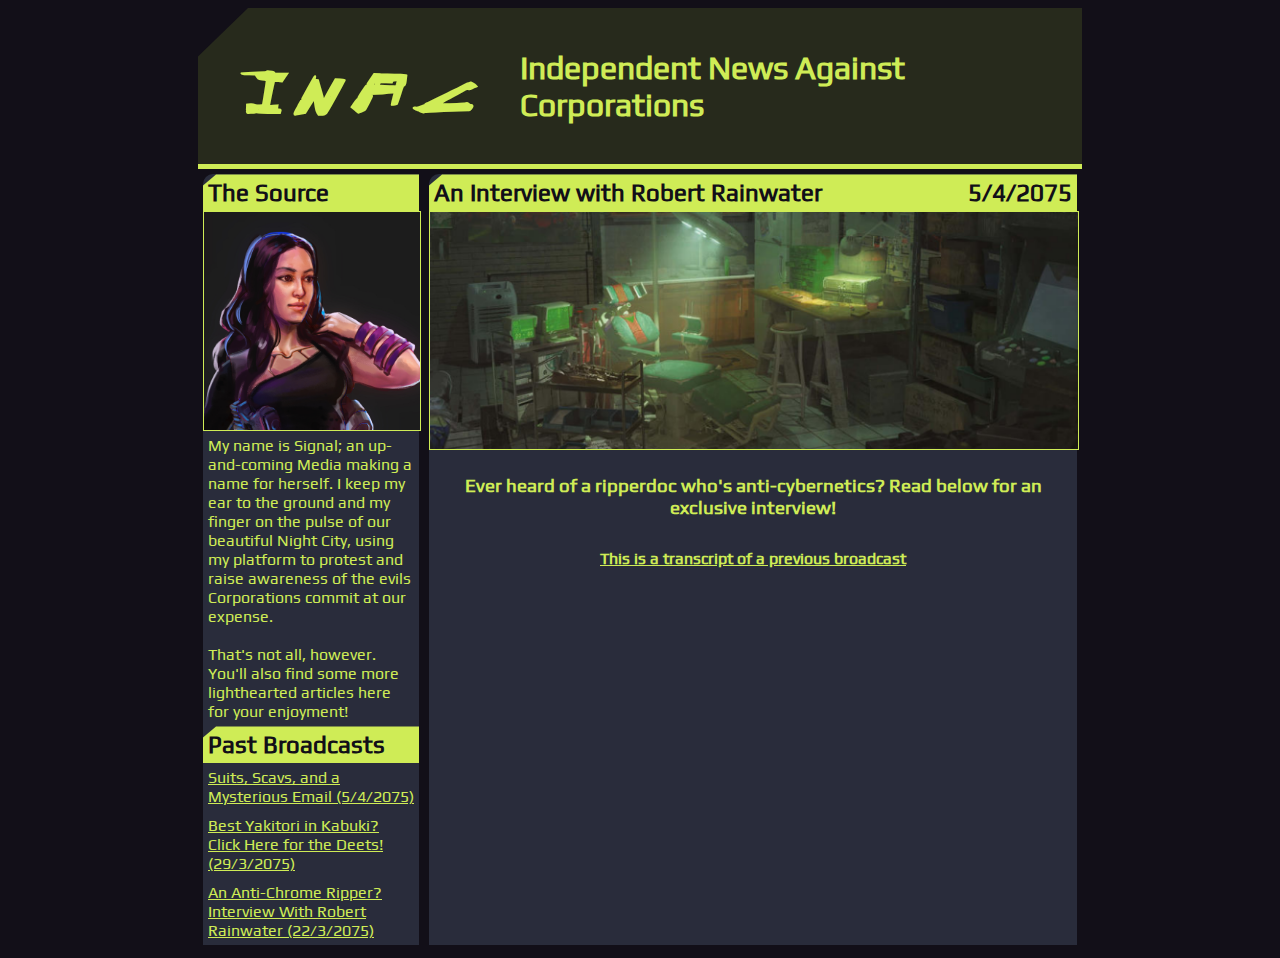
==== robertRainwater.html @ d8a5c422 "other articles set up and prep for content + banners" ====
<html>
    <link rel="stylesheet" href="style.css"></link>
    <body>
        <div class="pageTitle">
            <a class="logo" href="index.html"><h1 class="logo">INAC</h1></a>
            <h1> Independent News Against Corporations</h1>
        </div>
        <div class="pageContent">
            <div class="pageIndex">
                <h2>The Source</h2>
                <img src="images/signalPP.png">
                <p>My name is Signal; an up-and-coming Media making a name for herself. I keep my ear to the ground and my finger on the pulse of our beautiful Night City, using my platform to protest and raise awareness of the evils Corporations commit at our expense.<br><br>That's not all, however. You'll also find some more lighthearted articles here for your enjoyment!</p>
                <h2>Past Broadcasts</h2>
                <div class="articles">
                    <A href="theScavHaunt.html">Suits, Scavs, and a Mysterious Email (5/4/2075)</A>
                    <a href="yakitoriWatson.html">Best Yakitori in Kabuki? Click Here for the Deets! (29/3/2075)</a>
                    <a href="robertRainwater.html">An Anti-Chrome Ripper? Interview With Robert Rainwater (22/3/2075)</a>
                </div>
            </div>
            <div class="pageMeat">
                <h2>An Interview with Robert Rainwater <span>5/4/2075</span></h2>
                <img src="images/robertRainwaterBanner.png">
                <h3>Ever heard of a ripperdoc who's anti-cybernetics? Read below for an exclusive interview!</h3>
                <h4><u>This is a transcript of a previous broadcast</u></h4>
            </div>
        </div>
    </body>
    <script src="script.js"></script>
</html>
---- style.css ----
html {
    background-color: #120f18;
    color: #cfec56;
    font-family:play;
    margin: auto;
    max-width: 900px;
}
a {
    color: #cfec56;
    display: block;
    padding: 5px;
}
h2 {
    padding: 5px;
    background-color: #cfec56;
    color: #120f18;
    margin: 0px;
    border-radius: 10px 0 0 0;
    clip-path: polygon(13px 0, 100% 0, 100% 100%, 0 100%, 0 30%);
}
h3 {
    padding: 5px;
    text-align: center;
}
h4 {
    padding: 5px;
    text-align: center;
}
img {
    max-height: 100%;
    max-width: 100%;
    border: 1px solid #cfec56;
    margin: auto;
    display: block;
}
p {
    margin: 5px;
}
span {
    float: right;
}
/*CLASSES and IDS*/
.logo {
    font-size: 60px;
    padding: 0 20px 0 20px;
    font-family: logo;
    text-decoration: none;
}
.pageTitle {
    display: flex;
    justify-content: center;
    align-items: center;
    border-bottom: 5px solid #cfec56;
    background: #272a1c;
    clip-path: polygon(50px 0, 100% 0, 100% 100%, 0 100%, 0 30%);
}
.pagecontent {
    display: flex;
    background: #120f18;
}
.pageIndex {
    display: flex;
    flex-direction: column;
    flex: 1 1 0;
    background-color: #292c3b;
    margin: 5px;
    border-radius: 10px 0 0 0;
    
}
.articles {
    flex: 1 1 0;
}
.pageMeat {
    flex: 3 1 0;
    background-color: #292c3b;
    margin: 5px;
    border-radius: 10px 0 0 0;
}
/*FONT STUFF*/
@font-face {
    font-family: 'play';
    src: url('fonts/Play-Regular.ttf');
    font-weight: normal;
    font-style: normal;
}
@font-face {
    font-family: 'logo';
    src: url('fonts/Cyberpunk-Regular.ttf');
    font-weight: normal;
    font-style: normal;
}
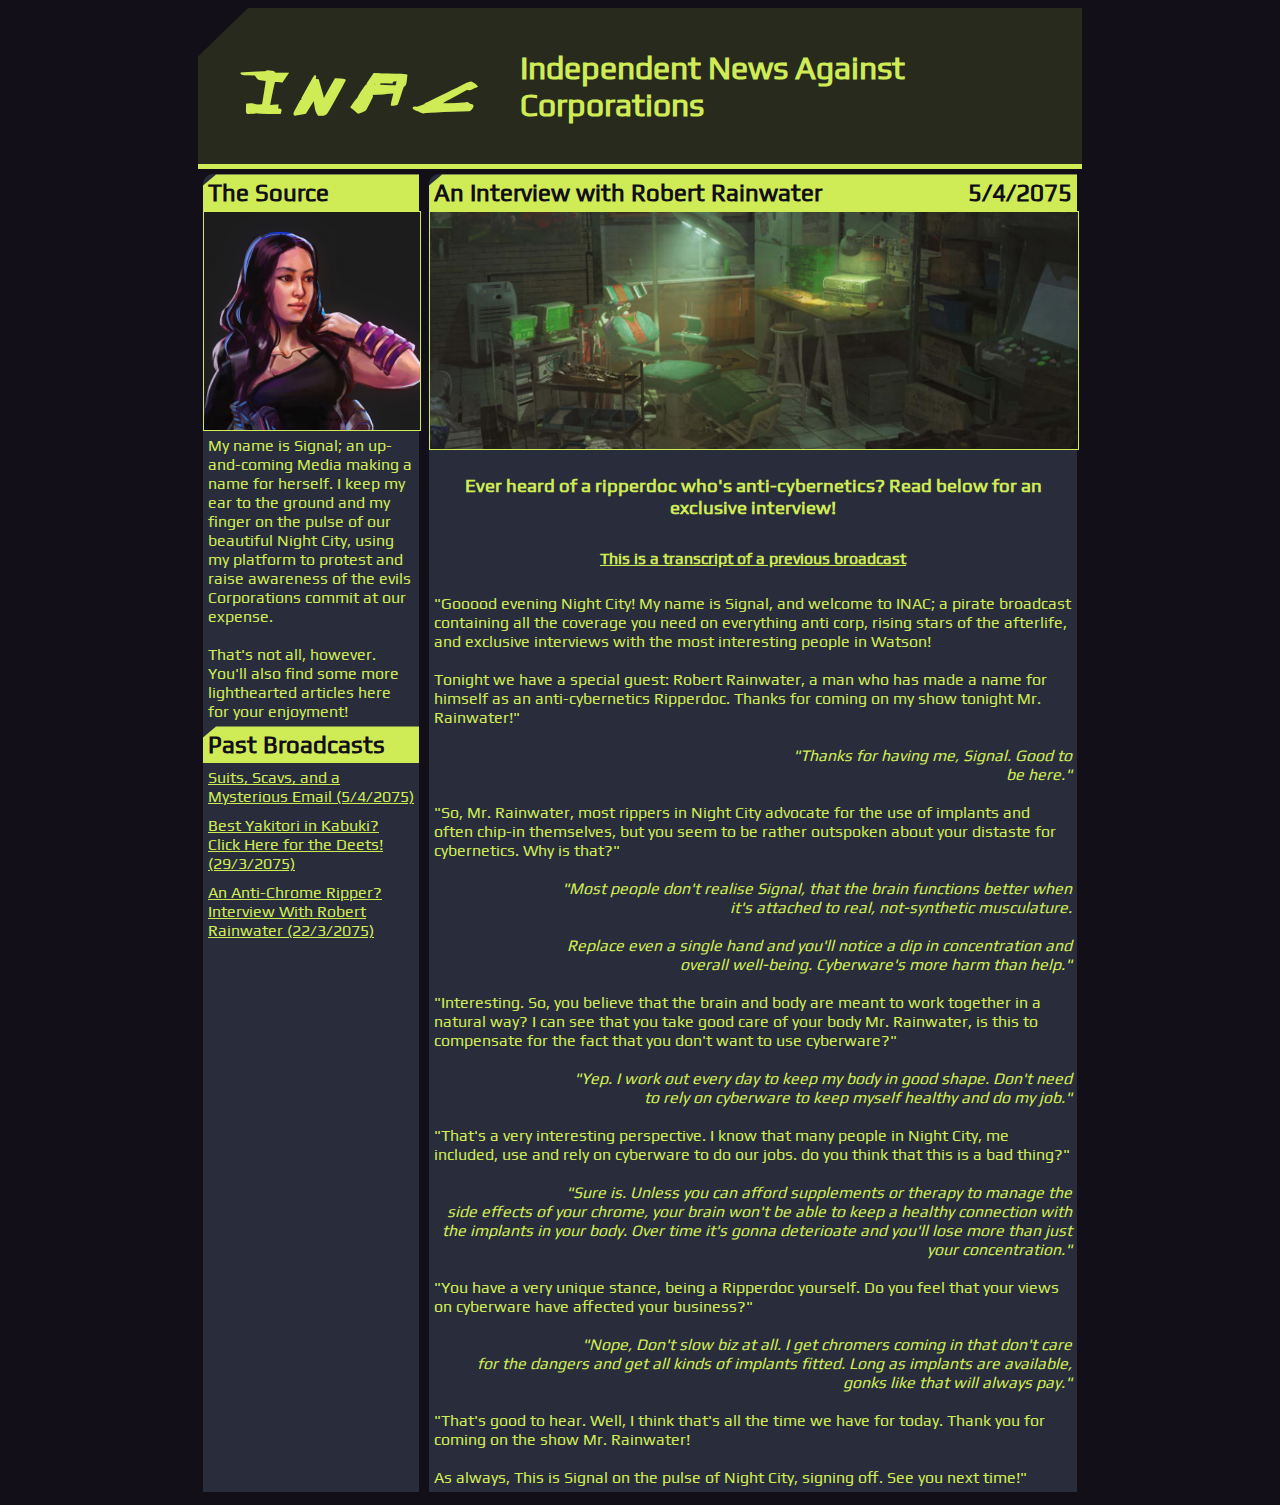
==== commit e359ad0a: "content for rainwater" ====
--- a/robertRainwater.html
+++ b/robertRainwater.html
@@ -22,6 +22,34 @@
                 <img src="images/robertRainwaterBanner.png">
                 <h3>Ever heard of a ripperdoc who's anti-cybernetics? Read below for an exclusive interview!</h3>
                 <h4><u>This is a transcript of a previous broadcast</u></h4>
+                <p>"Gooood evening Night City! My name is Signal, and welcome to INAC; a pirate broadcast containing all the coverage you need on everything anti corp, rising stars of the afterlife, and exclusive interviews with the most interesting people in Watson!
+                <br><br>
+                Tonight we have a special guest: Robert Rainwater, a man who has made a name for himself as an anti-cybernetics Ripperdoc. Thanks for coming on my show tonight Mr. Rainwater!"
+                <br><br>
+                <span class="interviewee">"Thanks for having me, Signal. Good to be here."</span>
+                <br><br><br>
+                "So, Mr. Rainwater, most rippers in Night City advocate for the use of implants and often chip-in themselves, but you seem to be rather outspoken about your distaste for cybernetics. Why is that?"
+                <br><br>
+                <span class="interviewee">"Most people don't realise Signal, that the brain functions better when it's attached to real, not-synthetic musculature.</span>
+                <br><br><br>
+                <span class="interviewee">Replace even a single hand and you'll notice a dip in concentration and overall well-being. Cyberware's more harm than help."</span>
+                <br><br><br>
+                "Interesting. So, you believe that the brain and body are meant to work together in a natural way? I can see that you take good care of your body Mr. Rainwater, is this to compensate for the fact that you don't want to use cyberware?"
+                <br><br>
+                <span class="interviewee">"Yep. I work out every day to keep my body in good shape. Don't need to rely on cyberware to keep myself healthy and do my job."</span>
+                <br><br><br>
+                "That's a very interesting perspective. I know that many people in Night City, me included, use and rely on cyberware to do our jobs. do you think that this is a bad thing?"
+                <br><br>
+                <span class="interviewee">"Sure is. Unless you can afford supplements or therapy to manage the side effects of your chrome, your brain won't be able to keep a healthy connection with the implants in your body. Over time it's gonna deterioate and you'll lose more than just your concentration."</span>
+                <br><br><br><br><br>
+                "You have a very unique stance, being a Ripperdoc yourself. Do you feel that your views on cyberware have affected your business?"
+                <br><br>
+                <span class="interviewee">"Nope, Don't slow biz at all. I get chromers coming in that don't care for the dangers and get all kinds of implants fitted. Long as implants are available, gonks like that will always pay."</span>
+                <br><br><br><br>
+                "That's good to hear. Well, I think that's all the time we have for today. Thank you for coming on the show Mr. Rainwater!
+                <br><br>
+                As always, This is Signal on the pulse of Night City, signing off. See you next time!"
+                </p>
             </div>
         </div>
     </body>
--- a/style.css
+++ b/style.css
@@ -9,6 +9,10 @@
     color: #cfec56;
     display: block;
     padding: 5px;
+    transition: color 0.2s ease-in-out;
+}
+a:hover {
+    color: #ffffff;
 }
 h2 {
     padding: 5px;
@@ -39,12 +43,21 @@
 span {
     float: right;
 }
+.interviewee {
+    font-style: italic;
+    text-align: right;
+    text-indent: 20%;
+}
 /*CLASSES and IDS*/
 .logo {
     font-size: 60px;
     padding: 0 20px 0 20px;
     font-family: logo;
     text-decoration: none;
+    transition: color 0.2s ease-in-out;
+}
+.logo:hover {
+    color: #ffffff;
 }
 .pageTitle {
     display: flex;
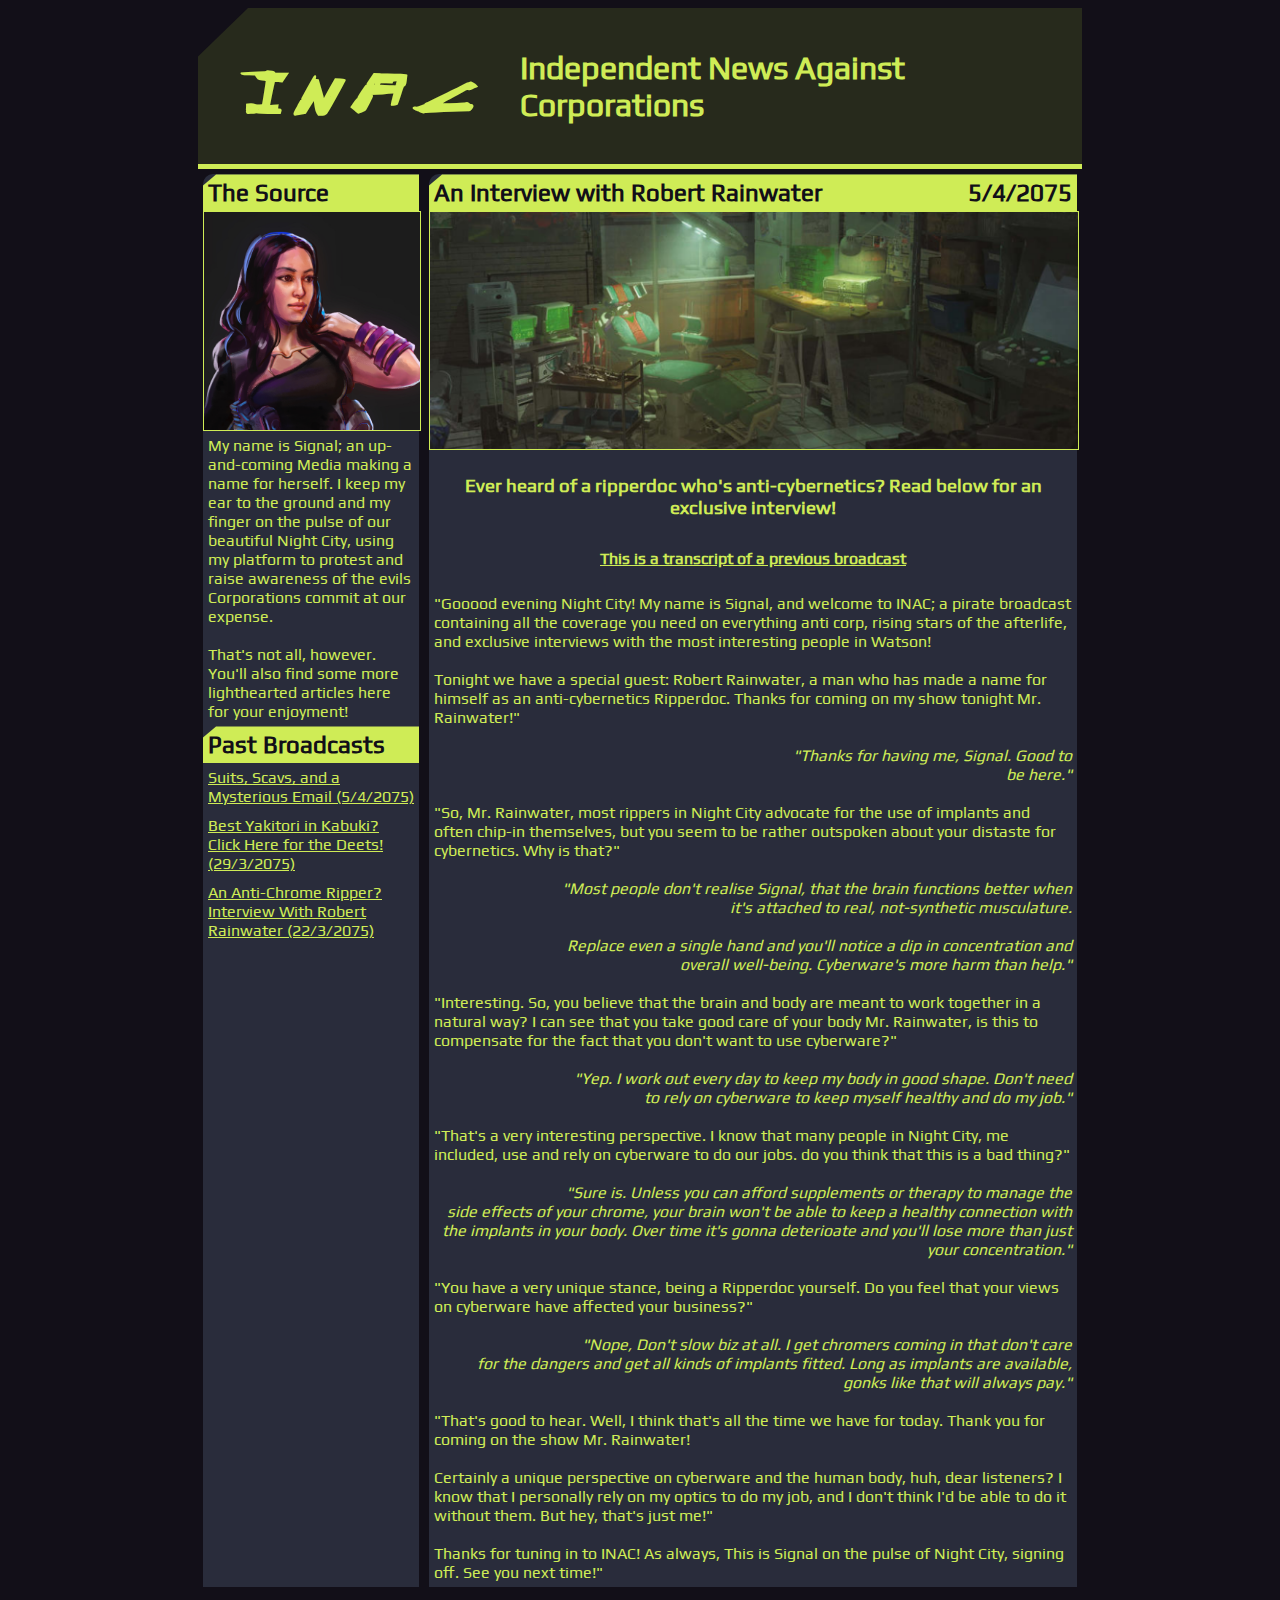
==== commit 083f2816: "appended end" ====
--- a/robertRainwater.html
+++ b/robertRainwater.html
@@ -48,7 +48,9 @@
                 <br><br><br><br>
                 "That's good to hear. Well, I think that's all the time we have for today. Thank you for coming on the show Mr. Rainwater!
                 <br><br>
-                As always, This is Signal on the pulse of Night City, signing off. See you next time!"
+                Certainly a unique perspective on cyberware and the human body, huh, dear listeners? I know that I personally rely on my optics to do my job, and I don't think I'd be able to do it without them. But hey, that's just me!"
+                <br><br>
+                Thanks for tuning in to INAC! As always, This is Signal on the pulse of Night City, signing off. See you next time!"
                 </p>
             </div>
         </div>
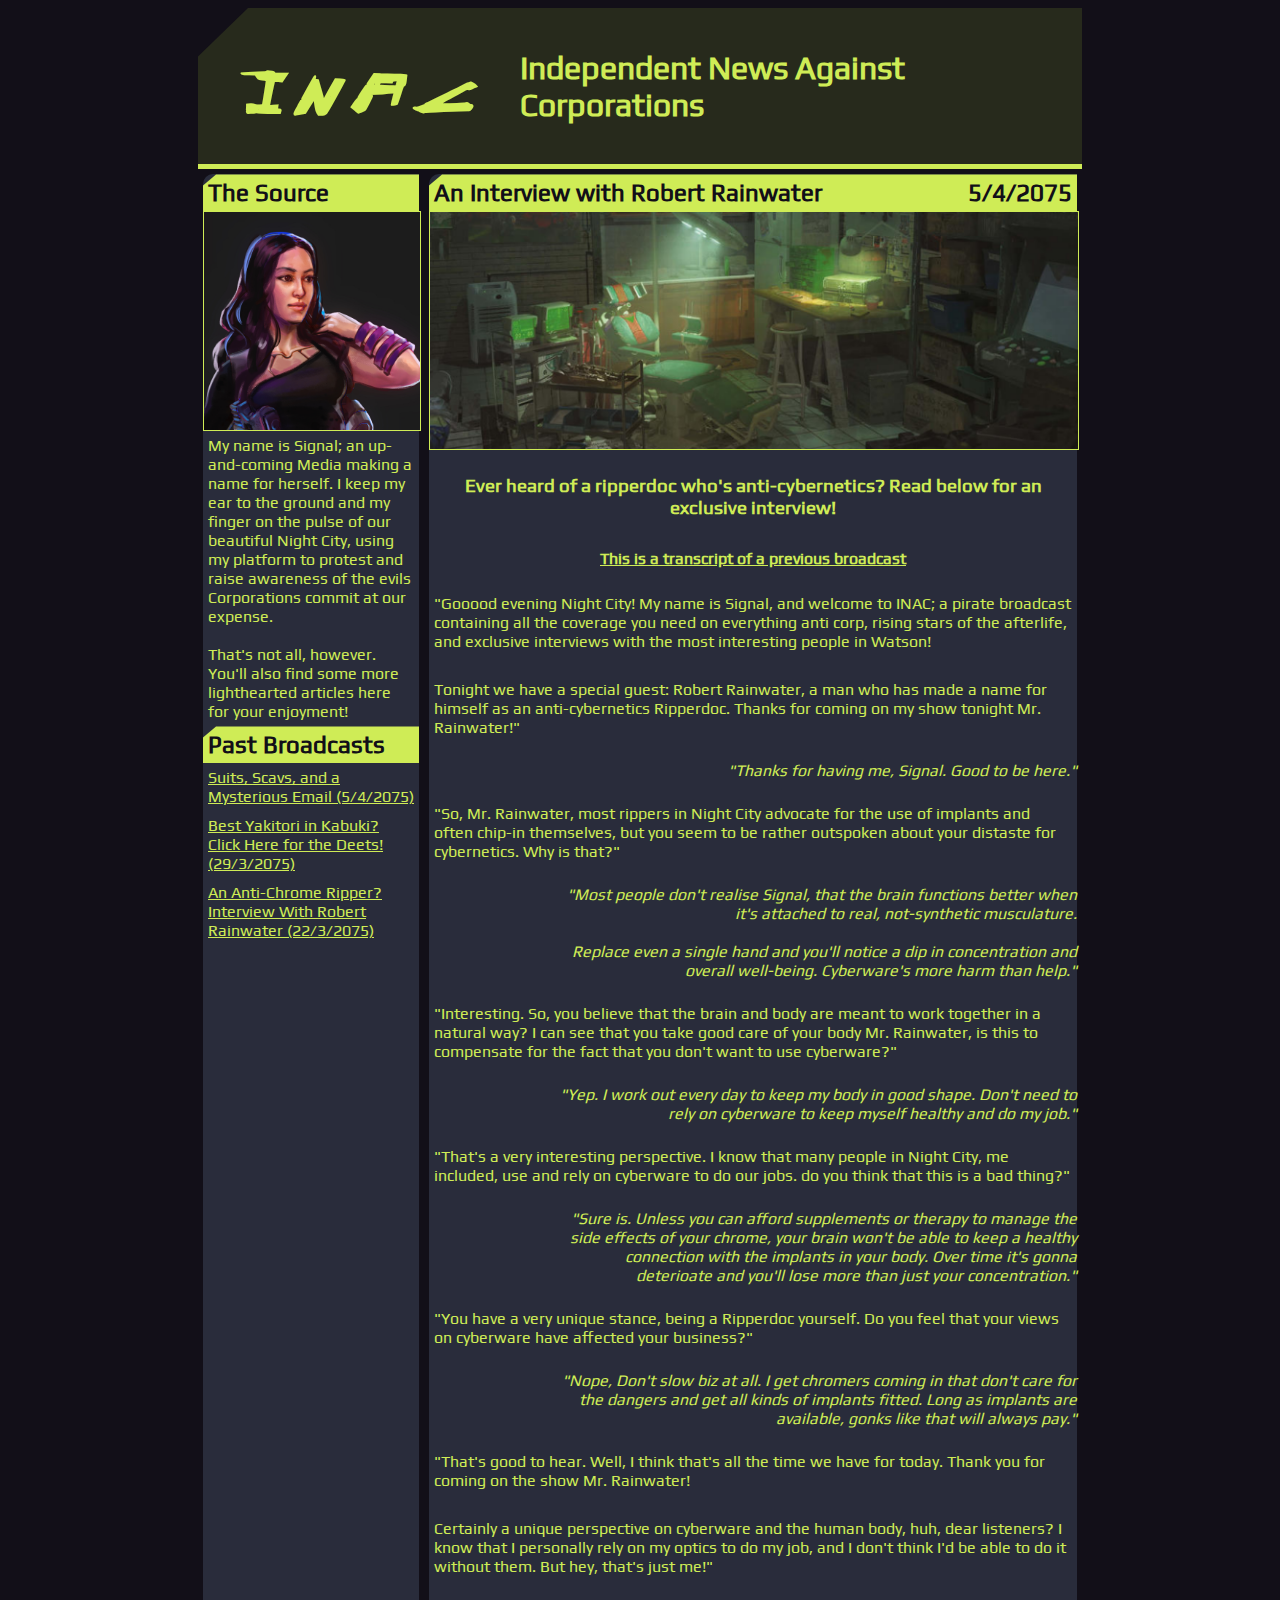
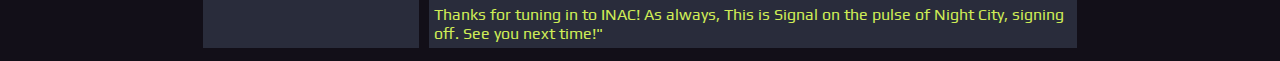
==== commit 86d088f4: "formatting change, span is a fuck" ====
--- a/robertRainwater.html
+++ b/robertRainwater.html
@@ -22,35 +22,35 @@
                 <img src="images/robertRainwaterBanner.png">
                 <h3>Ever heard of a ripperdoc who's anti-cybernetics? Read below for an exclusive interview!</h3>
                 <h4><u>This is a transcript of a previous broadcast</u></h4>
-                <p>"Gooood evening Night City! My name is Signal, and welcome to INAC; a pirate broadcast containing all the coverage you need on everything anti corp, rising stars of the afterlife, and exclusive interviews with the most interesting people in Watson!
-                <br><br>
-                Tonight we have a special guest: Robert Rainwater, a man who has made a name for himself as an anti-cybernetics Ripperdoc. Thanks for coming on my show tonight Mr. Rainwater!"
-                <br><br>
-                <span class="interviewee">"Thanks for having me, Signal. Good to be here."</span>
-                <br><br><br>
-                "So, Mr. Rainwater, most rippers in Night City advocate for the use of implants and often chip-in themselves, but you seem to be rather outspoken about your distaste for cybernetics. Why is that?"
-                <br><br>
-                <span class="interviewee">"Most people don't realise Signal, that the brain functions better when it's attached to real, not-synthetic musculature.</span>
-                <br><br><br>
-                <span class="interviewee">Replace even a single hand and you'll notice a dip in concentration and overall well-being. Cyberware's more harm than help."</span>
-                <br><br><br>
-                "Interesting. So, you believe that the brain and body are meant to work together in a natural way? I can see that you take good care of your body Mr. Rainwater, is this to compensate for the fact that you don't want to use cyberware?"
-                <br><br>
-                <span class="interviewee">"Yep. I work out every day to keep my body in good shape. Don't need to rely on cyberware to keep myself healthy and do my job."</span>
-                <br><br><br>
-                "That's a very interesting perspective. I know that many people in Night City, me included, use and rely on cyberware to do our jobs. do you think that this is a bad thing?"
-                <br><br>
-                <span class="interviewee">"Sure is. Unless you can afford supplements or therapy to manage the side effects of your chrome, your brain won't be able to keep a healthy connection with the implants in your body. Over time it's gonna deterioate and you'll lose more than just your concentration."</span>
-                <br><br><br><br><br>
-                "You have a very unique stance, being a Ripperdoc yourself. Do you feel that your views on cyberware have affected your business?"
-                <br><br>
-                <span class="interviewee">"Nope, Don't slow biz at all. I get chromers coming in that don't care for the dangers and get all kinds of implants fitted. Long as implants are available, gonks like that will always pay."</span>
-                <br><br><br><br>
-                "That's good to hear. Well, I think that's all the time we have for today. Thank you for coming on the show Mr. Rainwater!
-                <br><br>
-                Certainly a unique perspective on cyberware and the human body, huh, dear listeners? I know that I personally rely on my optics to do my job, and I don't think I'd be able to do it without them. But hey, that's just me!"
-                <br><br>
-                Thanks for tuning in to INAC! As always, This is Signal on the pulse of Night City, signing off. See you next time!"
+                <p>"Gooood evening Night City! My name is Signal, and welcome to INAC; a pirate broadcast containing all the coverage you need on everything anti corp, rising stars of the afterlife, and exclusive interviews with the most interesting people in Watson!</p>
+                <br>
+                <p>Tonight we have a special guest: Robert Rainwater, a man who has made a name for himself as an anti-cybernetics Ripperdoc. Thanks for coming on my show tonight Mr. Rainwater!"</p>
+                <br>
+                <p class="interviewee">"Thanks for having me, Signal. Good to be here."</p>
+                <br>
+                <p>"So, Mr. Rainwater, most rippers in Night City advocate for the use of implants and often chip-in themselves, but you seem to be rather outspoken about your distaste for cybernetics. Why is that?"</p>
+                <br>
+                <p class="interviewee">"Most people don't realise Signal, that the brain functions better when it's attached to real, not-synthetic musculature.</p>
+                <br>
+                <p class="interviewee">Replace even a single hand and you'll notice a dip in concentration and overall well-being. Cyberware's more harm than help."</p>
+                <br>
+                <p>"Interesting. So, you believe that the brain and body are meant to work together in a natural way? I can see that you take good care of your body Mr. Rainwater, is this to compensate for the fact that you don't want to use cyberware?"</p>
+                <br>
+                <p class="interviewee">"Yep. I work out every day to keep my body in good shape. Don't need to rely on cyberware to keep myself healthy and do my job."</p>
+                <br>
+                <p>"That's a very interesting perspective. I know that many people in Night City, me included, use and rely on cyberware to do our jobs. do you think that this is a bad thing?"</p>
+                <br>
+                <p class="interviewee">"Sure is. Unless you can afford supplements or therapy to manage the side effects of your chrome, your brain won't be able to keep a healthy connection with the implants in your body. Over time it's gonna deterioate and you'll lose more than just your concentration."</p>
+                <br>
+                <p>"You have a very unique stance, being a Ripperdoc yourself. Do you feel that your views on cyberware have affected your business?"</p>
+                <br>
+                <p class="interviewee">"Nope, Don't slow biz at all. I get chromers coming in that don't care for the dangers and get all kinds of implants fitted. Long as implants are available, gonks like that will always pay."</p>
+                <br>
+                <p>"That's good to hear. Well, I think that's all the time we have for today. Thank you for coming on the show Mr. Rainwater!</p>
+                <br>
+                <p>Certainly a unique perspective on cyberware and the human body, huh, dear listeners? I know that I personally rely on my optics to do my job, and I don't think I'd be able to do it without them. But hey, that's just me!"</p>
+                <br>
+                <p>Thanks for tuning in to INAC! As always, This is Signal on the pulse of Night City, signing off. See you next time!"</p>
                 </p>
             </div>
         </div>
--- a/style.css
+++ b/style.css
@@ -46,7 +46,7 @@
 .interviewee {
     font-style: italic;
     text-align: right;
-    text-indent: 20%;
+    margin: 0 0 0 20%;
 }
 /*CLASSES and IDS*/
 .logo {
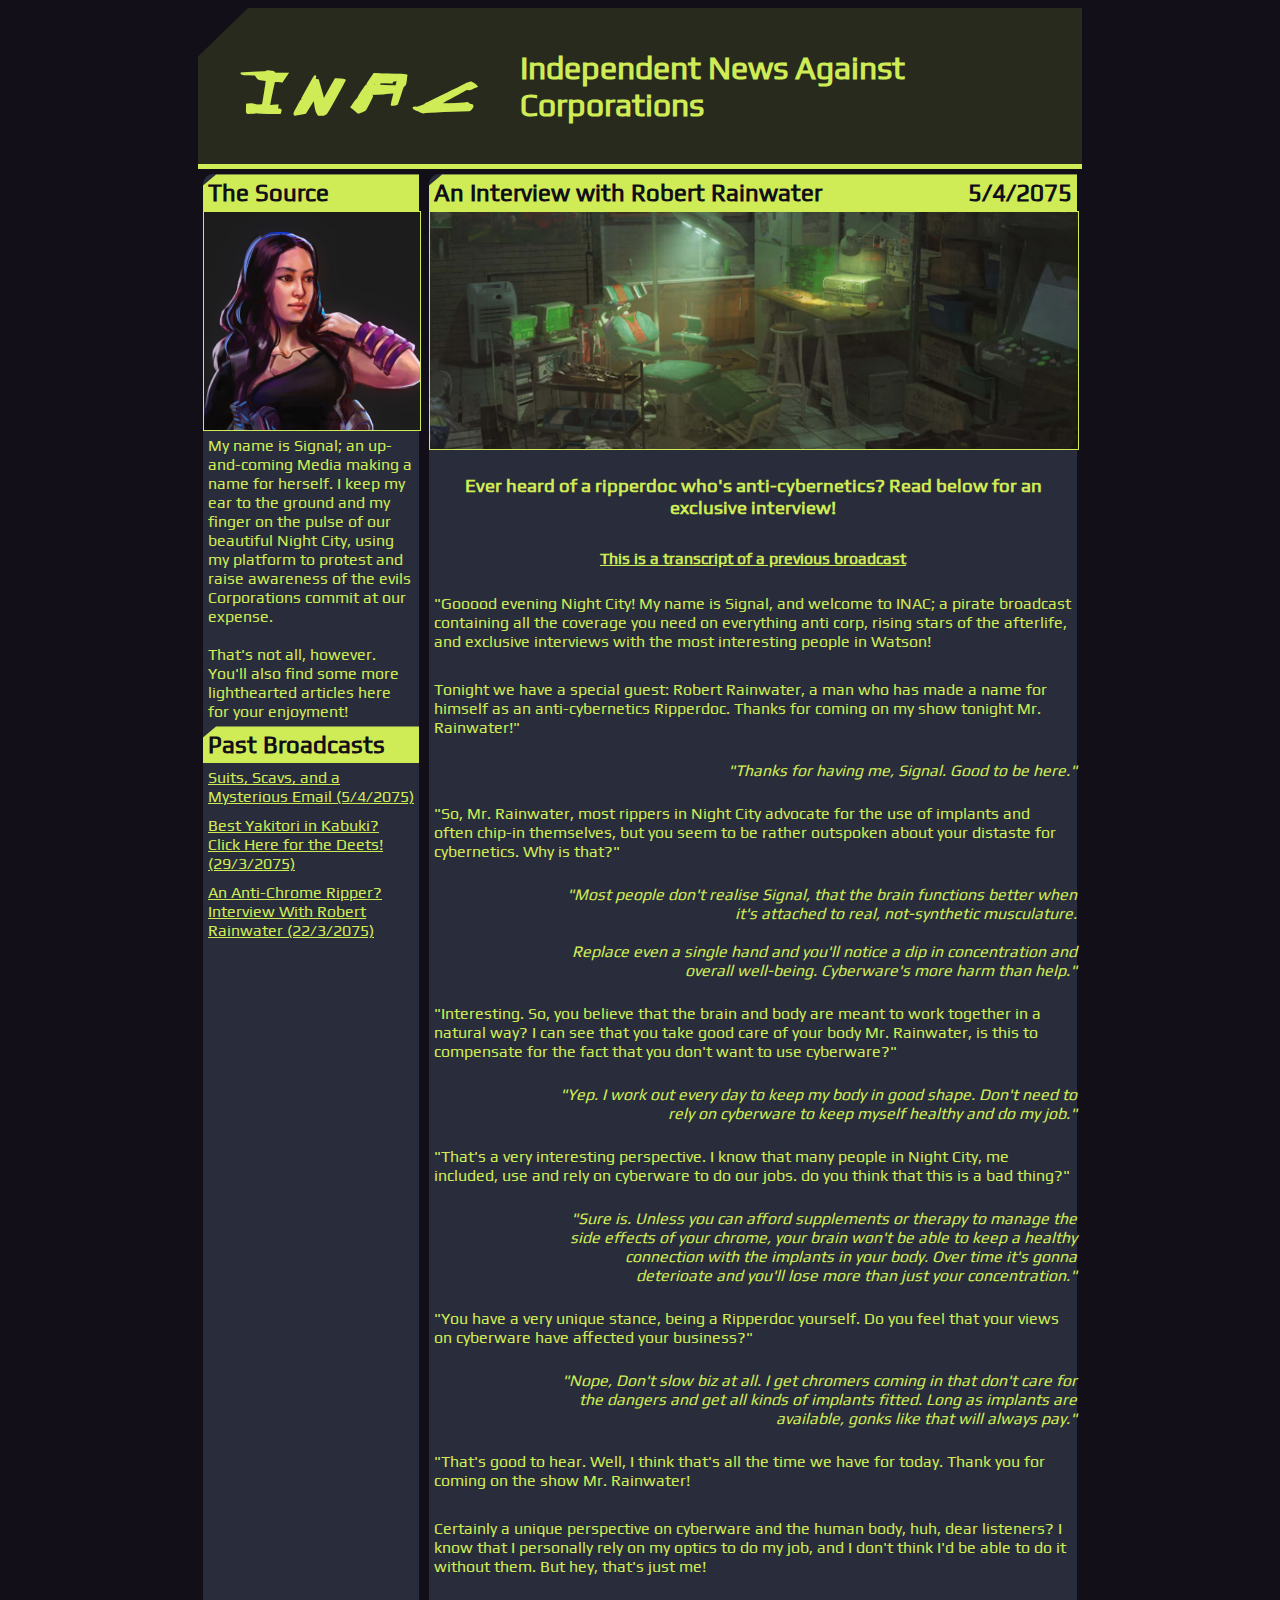
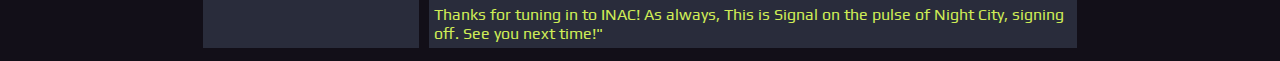
==== commit 814ff7dd: "rogue aposty" ====
--- a/robertRainwater.html
+++ b/robertRainwater.html
@@ -48,7 +48,7 @@
                 <br>
                 <p>"That's good to hear. Well, I think that's all the time we have for today. Thank you for coming on the show Mr. Rainwater!</p>
                 <br>
-                <p>Certainly a unique perspective on cyberware and the human body, huh, dear listeners? I know that I personally rely on my optics to do my job, and I don't think I'd be able to do it without them. But hey, that's just me!"</p>
+                <p>Certainly a unique perspective on cyberware and the human body, huh, dear listeners? I know that I personally rely on my optics to do my job, and I don't think I'd be able to do it without them. But hey, that's just me!</p>
                 <br>
                 <p>Thanks for tuning in to INAC! As always, This is Signal on the pulse of Night City, signing off. See you next time!"</p>
                 </p>
